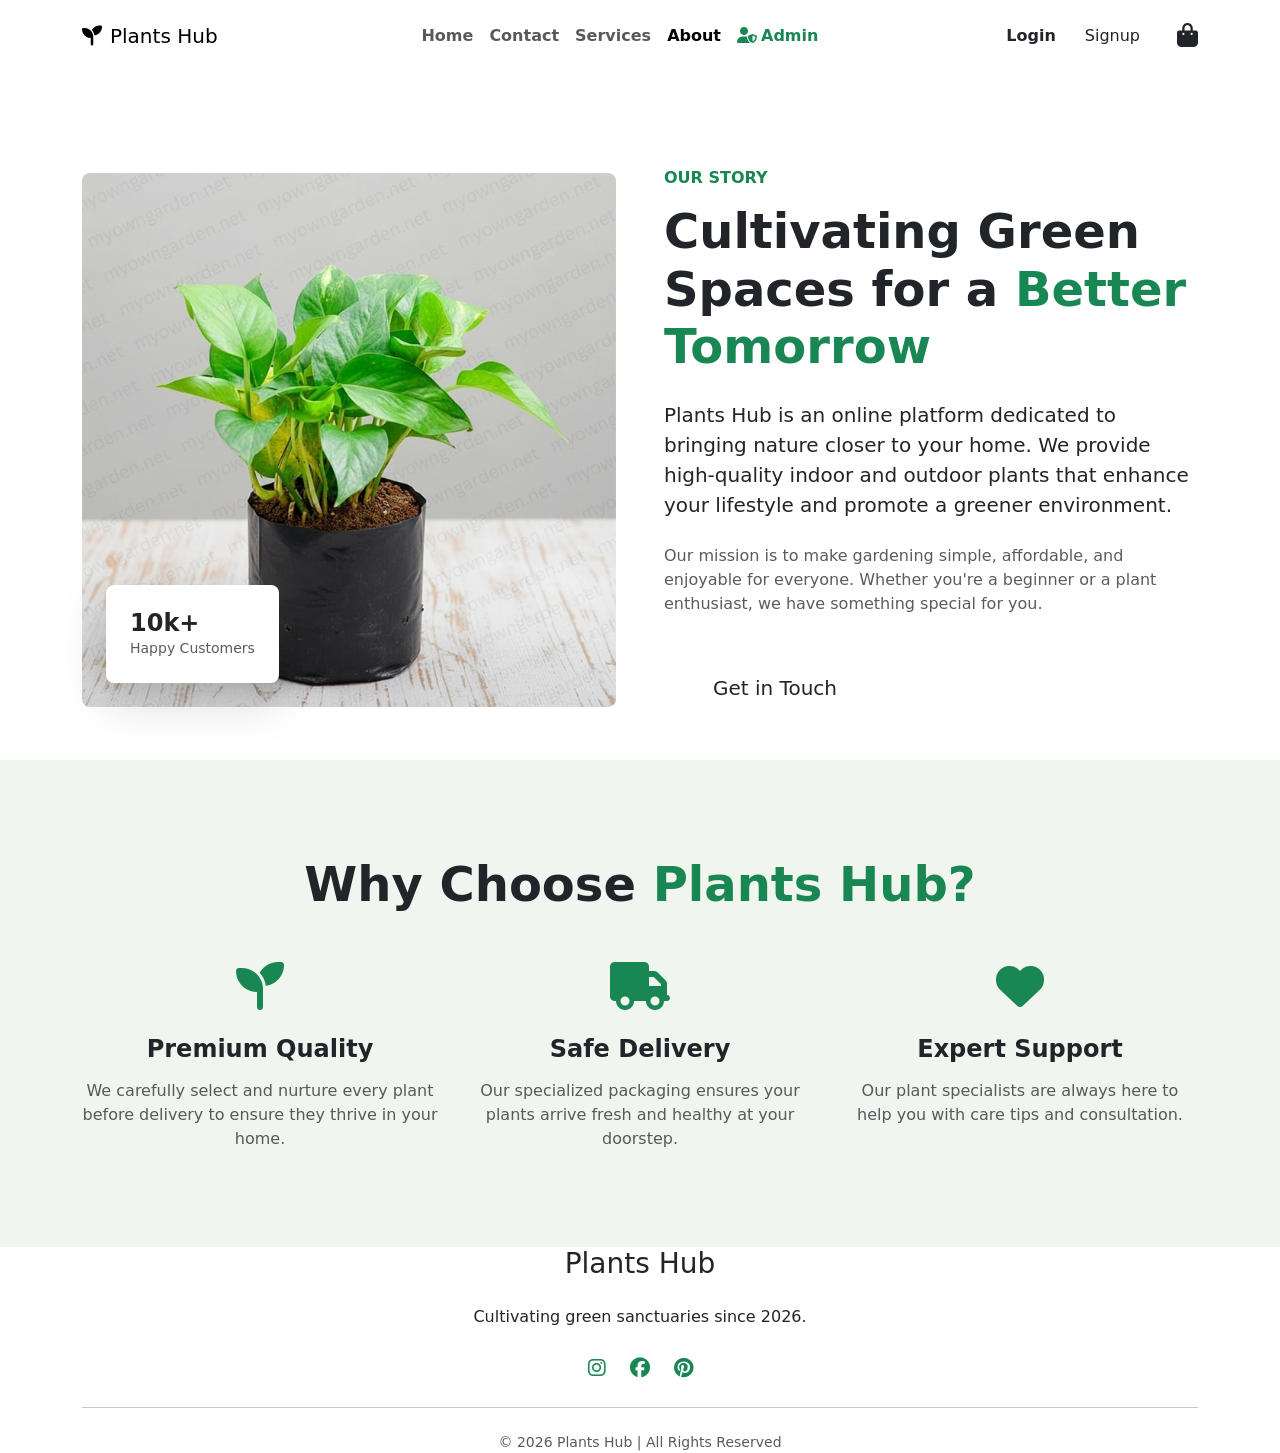
==== about.html @ 20ba625b "Modify a Home page for login or signup" ====
<!DOCTYPE html>
<html lang="en">

<head>
    <meta charset="utf-8">
    <meta name="viewport" content="width=device-width, initial-scale=1">
    
    <!-- Bootstrap CSS -->
    <link href="https://cdn.jsdelivr.net/npm/bootstrap@5.0.2/dist/css/bootstrap.min.css" rel="stylesheet">
    
    <!-- Font Awesome for Icons -->
    <link rel="stylesheet" href="https://cdnjs.cloudflare.com/ajax/libs/font-awesome/6.1.1/css/all.min.css">
    
    <!-- Our Custom CSS File -->
    <link rel="stylesheet" href="css/about.css">
    
    <title>About Us | Plants Hub</title>
</head>

<body>
    <!-- Navigation Bar -->
    <nav class="navbar navbar-expand-lg navbar-light sticky-top py-3">
        <div class="container">
            <a class="navbar-brand" href="index.html">
                <i class="fas fa-seedling me-2"></i>Plants Hub
            </a>
            <button class="navbar-toggler" type="button" data-bs-toggle="collapse" data-bs-target="#navbarSupportedContent">
                <span class="navbar-toggler-icon"></span>
            </button>
            <div class="collapse navbar-collapse" id="navbarSupportedContent">
                <ul class="navbar-nav mx-auto mb-2 mb-lg-0 fw-bold">
                    <li class="nav-item">
                        <a class="nav-link" href="index.html">Home</a>
                    </li>
                    <li class="nav-item">
                        <a class="nav-link" href="contact.html">Contact</a>
                    </li>
                    <li class="nav-item">
                        <a class="nav-link" href="services.html">Services</a>
                    </li>
                    <li class="nav-item">
                        <a class="nav-link active" href="about.html">About</a>
                    </li>
                    <li class="nav-item">
                        <a class="nav-link text-success" href="admin.html">
                            <i class="fas fa-user-shield me-1"></i>Admin
                        </a>
                    </li>
                </ul>

                <div class="d-flex align-items-center gap-3">
                    <a href="login.html" class="text-dark text-decoration-none fw-bold">Login</a>
                    <a href="signup.html" class="btn btn-premium">Signup</a>
                    
                    <!-- Shopping Bag Icon -->
                    <div class="position-relative ms-2">
                        <a href="cart.html" class="text-dark fs-4">
                            <i class="fas fa-shopping-bag"></i>
                            <span id="cart-badge" class="position-absolute top-0 start-100 translate-middle badge rounded-pill bg-success"
                                style="font-size: 0.45em; display: none; padding: 0.4em 0.6em;">0</span>
                        </a>
                    </div>
                </div>
            </div>
        </div>
    </nav>

    <!-- About Content Section -->
    <section class="py-5 mt-5">
        <div class="container">
            <div class="row align-items-center g-5">
                <div class="col-md-6">
                    <div class="position-relative">
                        <img src="flowers/moneyplants.jpg" class="img-fluid rounded-3 shadow-premium" alt="About Plants Hub">
                        <div class="position-absolute bottom-0 start-0 m-4 p-4 bg-white rounded-3 shadow-lg d-none d-lg-block">
                            <h4 class="fw-bold mb-0">10k+</h4>
                            <p class="small text-muted mb-0">Happy Customers</p>
                        </div>
                    </div>
                </div>
                <div class="col-md-6">
                    <h6 class="text-uppercase text-success fw-bold mb-3">Our Story</h6>
                    <h2 class="display-5 fw-bold mb-4">Cultivating Green Spaces for a <span class="text-success">Better Tomorrow</span></h2>
                    <p class="lead mb-4">
                        Plants Hub is an online platform dedicated to bringing nature closer to your home. 
                        We provide high-quality indoor and outdoor plants that enhance your lifestyle 
                        and promote a greener environment.
                    </p>
                    <p class="text-muted mb-5">
                        Our mission is to make gardening simple, affordable, and enjoyable for everyone. 
                        Whether you're a beginner or a plant enthusiast, we have something special for you.
                    </p>
                    <a href="contact.html" class="btn btn-premium btn-lg px-5">Get in Touch</a>
                </div>
            </div>
        </div>
    </section>

    <!-- Why Choose Us Section -->
    <section class="py-5" style="background-color: #f1f5f0;">
        <div class="container py-5 text-center">
            <h2 class="display-5 fw-bold mb-5">Why Choose <span class="text-success">Plants Hub?</span></h2>
            <div class="row g-4">
                <div class="col-md-4">
                    <div class="card-premium h-100">
                        <div class="mb-4">
                            <i class="fa-solid fa-seedling fa-3x text-success"></i>
                        </div>
                        <h4 class="fw-bold mb-3">Premium Quality</h4>
                        <p class="text-muted mb-0">We carefully select and nurture every plant before delivery to ensure they thrive in your home.</p>
                    </div>
                </div>
                <div class="col-md-4">
                    <div class="card-premium h-100">
                        <div class="mb-4">
                            <i class="fa-solid fa-truck fa-3x text-success"></i>
                        </div>
                        <h4 class="fw-bold mb-3">Safe Delivery</h4>
                        <p class="text-muted mb-0">Our specialized packaging ensures your plants arrive fresh and healthy at your doorstep.</p>
                    </div>
                </div>
                <div class="col-md-4">
                    <div class="card-premium h-100">
                        <div class="mb-4">
                            <i class="fa-solid fa-heart fa-3x text-success"></i>
                        </div>
                        <h4 class="fw-bold mb-3">Expert Support</h4>
                        <p class="text-muted mb-0">Our plant specialists are always here to help you with care tips and consultation.</p>
                    </div>
                </div>
            </div>
        </div>
    </section>

    <!-- Footer -->
    <footer>
        <div class="container text-center">
            <h3 class="mb-4">Plants Hub</h3>
            <p class="mb-4">Cultivating green sanctuaries since 2026.</p>
            <div class="d-flex justify-content-center gap-4 mb-4 fs-5">
                <a href="#" class="text-success"><i class="fab fa-instagram"></i></a>
                <a href="#" class="text-success"><i class="fab fa-facebook"></i></a>
                <a href="#" class="text-success"><i class="fab fa-pinterest"></i></a>
            </div>
            <hr class="mb-4">
            <p class="small mb-0 opacity-75">© 2026 Plants Hub | All Rights Reserved</p>
        </div>
    </footer>

    <!-- Bootstrap JS Bundle -->
    <script src="https://cdn.jsdelivr.net/npm/bootstrap@5.0.2/dist/js/bootstrap.bundle.min.js"></script>
    
    <!-- Our Custom JavaScript File -->
    <script src="js/about.js"></script>
</body>

</html>
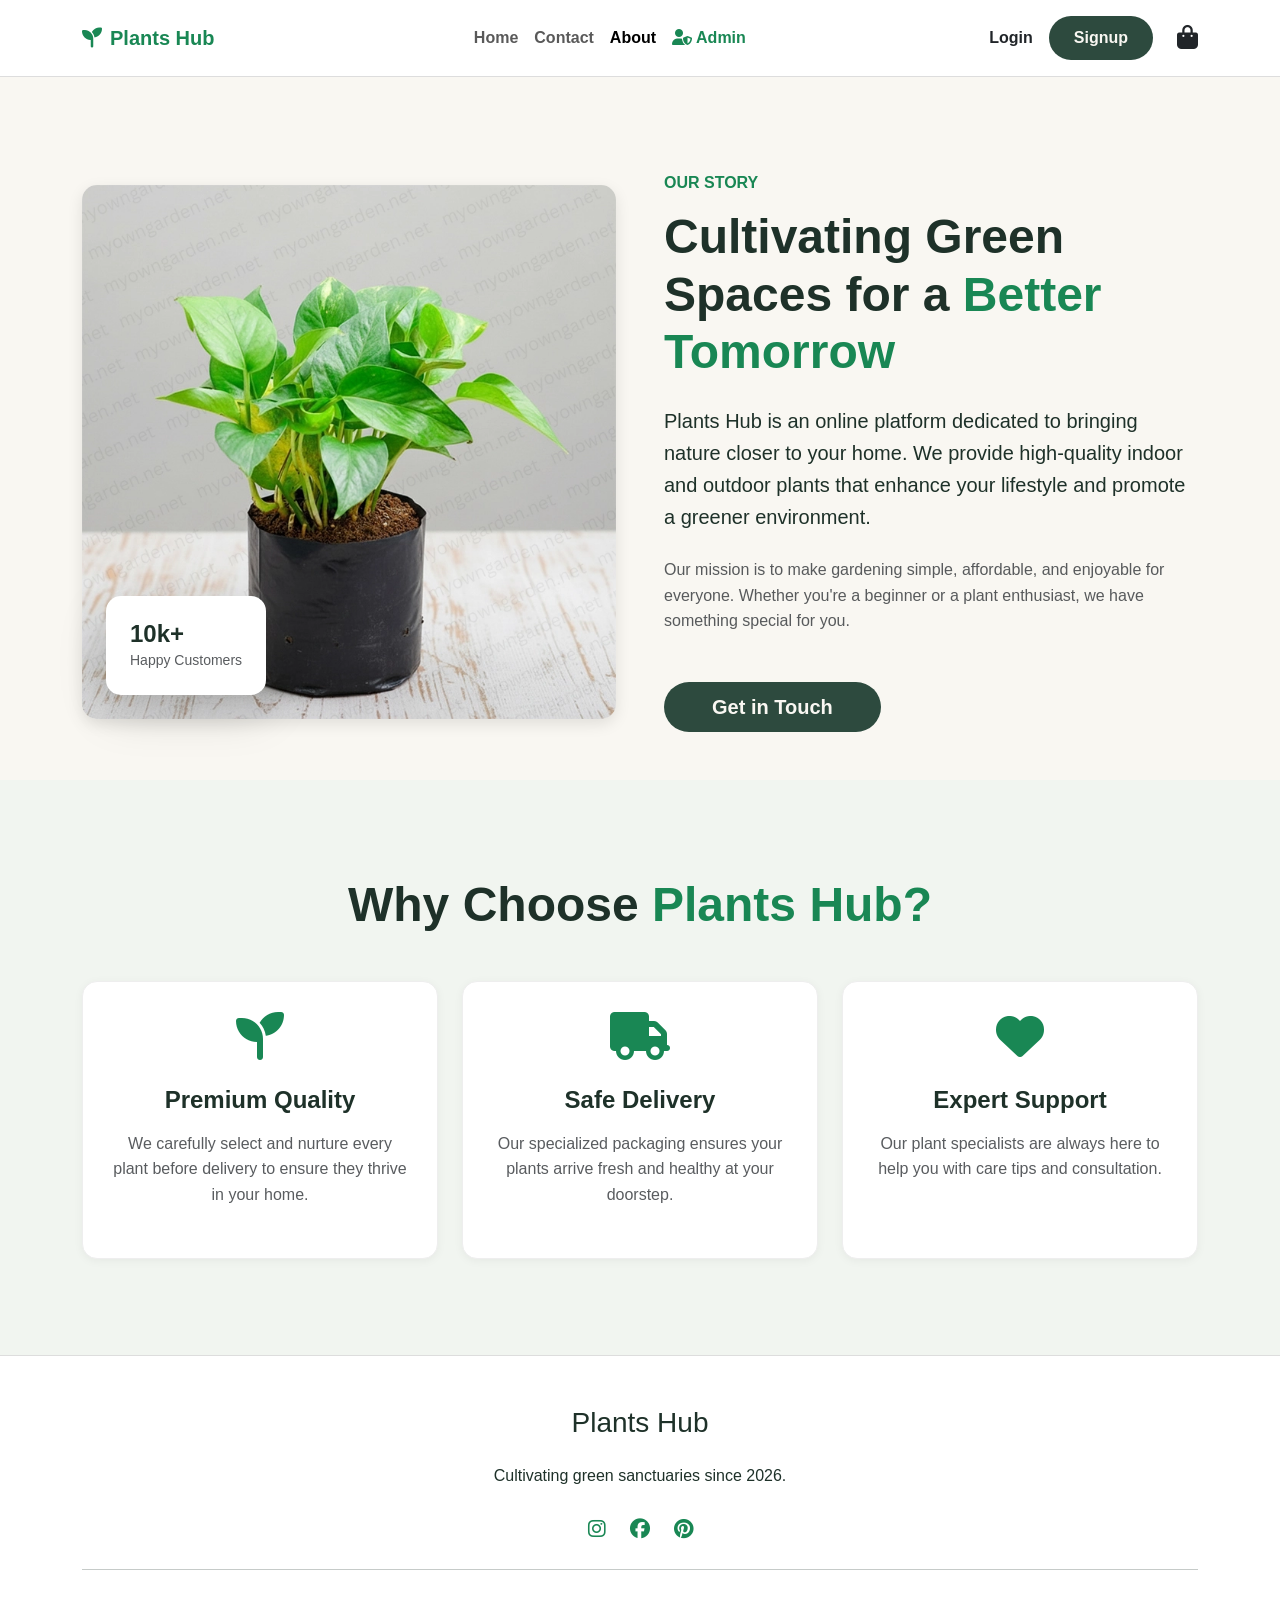
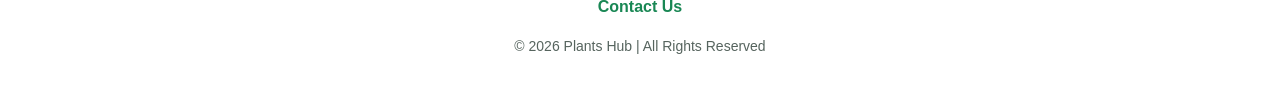
==== commit 5bb0f170: "Insert new  contact and Services pages and some Changes" ====
--- a/about.html
+++ b/about.html
@@ -12,7 +12,7 @@
     <link rel="stylesheet" href="https://cdnjs.cloudflare.com/ajax/libs/font-awesome/6.1.1/css/all.min.css">
     
     <!-- Our Custom CSS File -->
-    <link rel="stylesheet" href="css/about.css">
+    <link rel="stylesheet" href="about.css">
     
     <title>About Us | Plants Hub</title>
 </head>
@@ -21,7 +21,7 @@
     <!-- Navigation Bar -->
     <nav class="navbar navbar-expand-lg navbar-light sticky-top py-3">
         <div class="container">
-            <a class="navbar-brand" href="index.html">
+            <a class="navbar-brand" href="home.html">
                 <i class="fas fa-seedling me-2"></i>Plants Hub
             </a>
             <button class="navbar-toggler" type="button" data-bs-toggle="collapse" data-bs-target="#navbarSupportedContent">
@@ -30,27 +30,27 @@
             <div class="collapse navbar-collapse" id="navbarSupportedContent">
                 <ul class="navbar-nav mx-auto mb-2 mb-lg-0 fw-bold">
                     <li class="nav-item">
-                        <a class="nav-link" href="index.html">Home</a>
+                        <a class="nav-link" href="home.html">Home</a>
                     </li>
                     <li class="nav-item">
                         <a class="nav-link" href="contact.html">Contact</a>
                     </li>
                     <li class="nav-item">
-                        <a class="nav-link" href="services.html">Services</a>
+                        <a class="nav-link" href="./SignLoginPages/services.html">Services</a>
                     </li>
                     <li class="nav-item">
                         <a class="nav-link active" href="about.html">About</a>
                     </li>
                     <li class="nav-item">
-                        <a class="nav-link text-success" href="admin.html">
+                        <a class="nav-link text-success" href="./SignLoginPages/admin.html">
                             <i class="fas fa-user-shield me-1"></i>Admin
                         </a>
                     </li>
                 </ul>
 
                 <div class="d-flex align-items-center gap-3">
-                    <a href="login.html" class="text-dark text-decoration-none fw-bold">Login</a>
-                    <a href="signup.html" class="btn btn-premium">Signup</a>
+                    <a href="./SignLoginPages/login.html" class="text-dark text-decoration-none fw-bold">Login</a>
+                    <a href="./SignLoginPages/index.html" class="btn btn-premium">Signup</a>
                     
                     <!-- Shopping Bag Icon -->
                     <div class="position-relative ms-2">
@@ -143,6 +143,7 @@
                 <a href="#" class="text-success"><i class="fab fa-pinterest"></i></a>
             </div>
             <hr class="mb-4">
+            <p class="mb-3"><a href="contact.html" class="text-success text-decoration-none fw-bold">Contact Us</a></p>
             <p class="small mb-0 opacity-75">© 2026 Plants Hub | All Rights Reserved</p>
         </div>
     </footer>
@@ -152,6 +153,7 @@
     
     <!-- Our Custom JavaScript File -->
     <script src="js/about.js"></script>
+    <script src="auth.js"></script>
 </body>
 
 </html>
--- a/about.css
+++ b/about.css
@@ -0,0 +1,67 @@
+/* CSS for the About Page */
+
+/* Base Styles */
+body {
+    font-family: Arial, sans-serif;
+    color: #1E3129; /* Dark green */
+    background-color: #F9F7F2; /* Cream background */
+    line-height: 1.6;
+}
+
+/* Navbar Styling */
+.navbar {
+    background-color: white;
+    border-bottom: 1px solid #ddd;
+}
+
+.navbar-brand {
+    color: #198754 !important;
+    font-weight: bold;
+}
+
+/* Section Header */
+.text-success {
+    color: #198754 !important;
+}
+
+/* Premium Button Styling */
+.btn-premium {
+    background-color: #2D4A3E;
+    color: #F9F7F2;
+    border-radius: 50px;
+    padding: 10px 25px;
+    border: none;
+    font-weight: bold;
+}
+
+.btn-premium:hover {
+    background-color: #1E3129;
+    color: white;
+}
+
+/* Custom Card Styling */
+.card-premium {
+    border: 1px solid #eee;
+    border-radius: 15px;
+    background-color: white;
+    padding: 30px;
+    margin-bottom: 20px;
+    box-shadow: 0 2px 10px rgba(0,0,0,0.05);
+}
+
+/* Image styling */
+.rounded-3 {
+    border-radius: 15px !important;
+}
+
+.shadow-premium {
+    box-shadow: 0 5px 15px rgba(0,0,0,0.1);
+}
+
+/* Footer Styling */
+footer {
+    padding: 50px 0;
+    background-color: white;
+    border-top: 1px solid #ddd;
+    color: #1E3129;
+}
